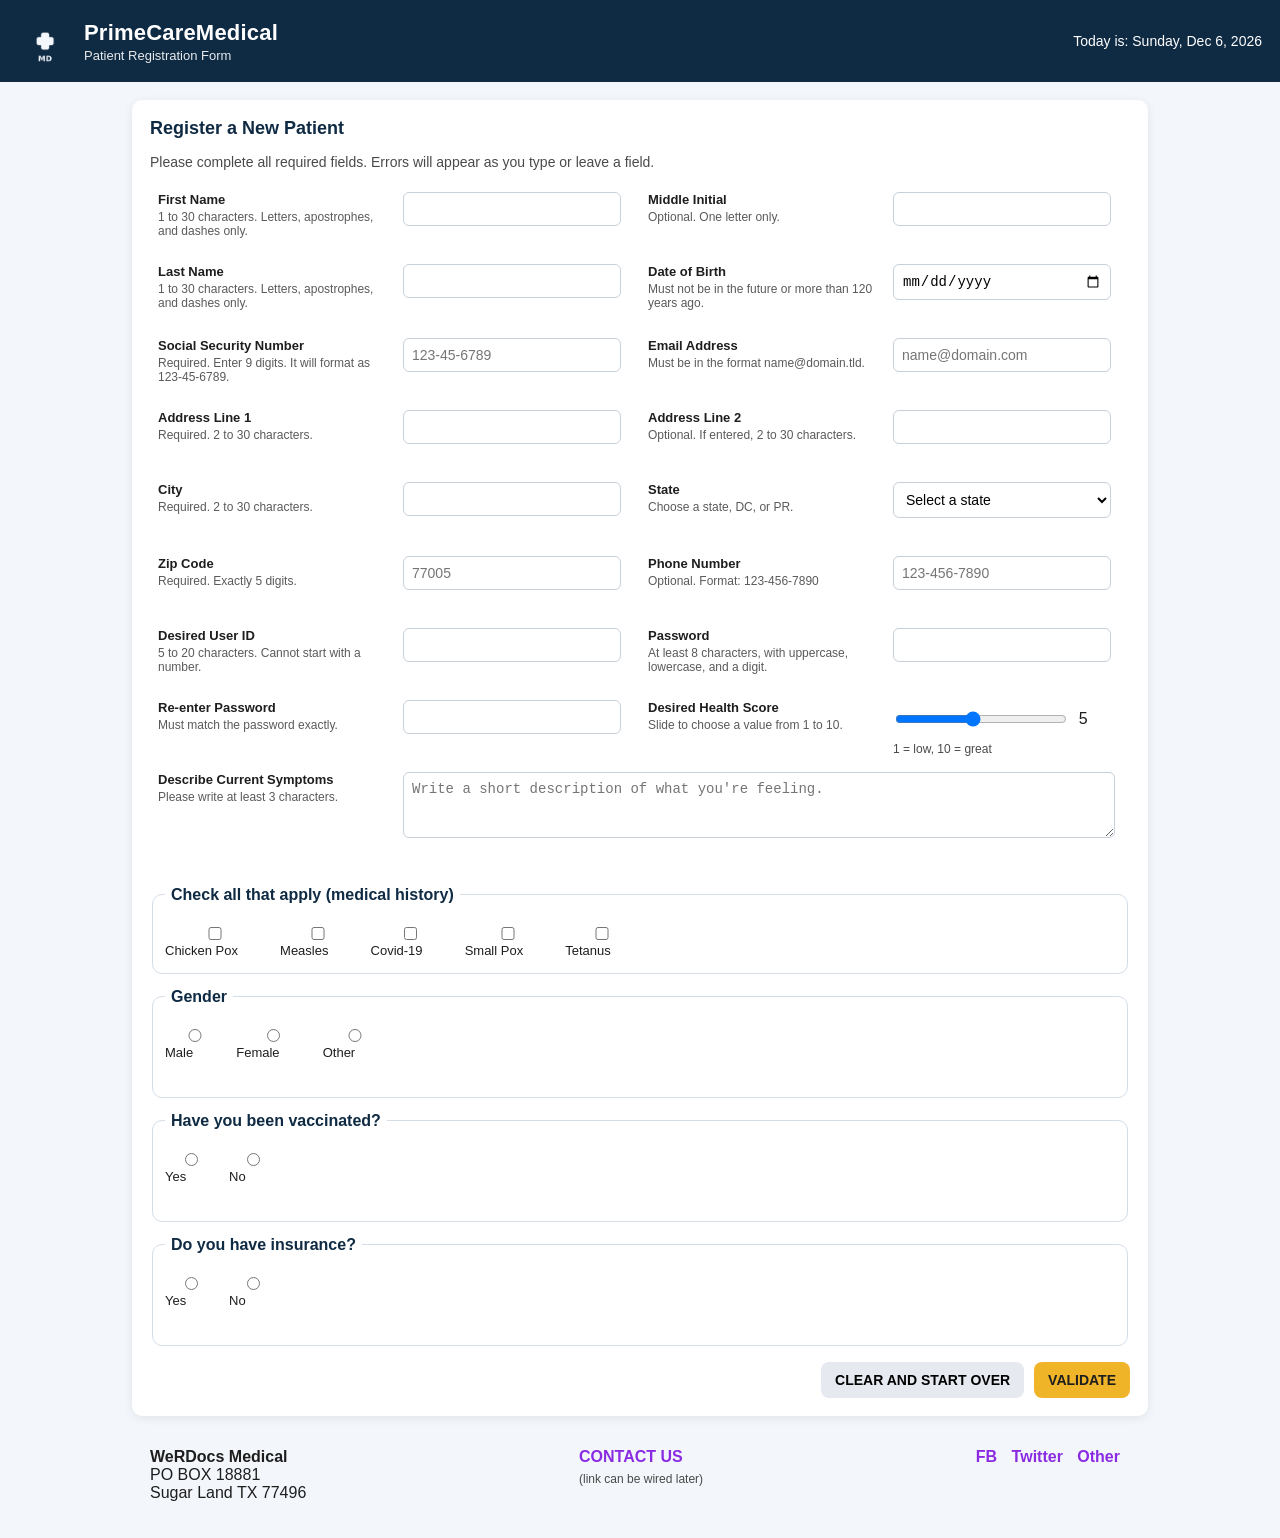
==== mis3371/homework1/homework4.html @ 1bf86964 "Rename homework4.html to mis3371/homework1/homework4.html" ====
<!--
Program name: homework3.html
Author: Muhammad Masood
Date created: 04/18/2026
Date last edited: 04/18/2026
Version: 3.1
Description: Patient Registration Form with on-the-fly JavaScript validation.
-->

<!DOCTYPE html>
<html lang="en">
<head>
  <meta charset="UTF-8" />
  <meta name="viewport" content="width=device-width, initial-scale=1.0" />
  <title>Patient Registration - Homework 3</title>
  <link rel="stylesheet" href="style.css" />
</head>
<body>
  <div id="header">
    <div class="header-left">
      <img src="logo.png" alt="Clinic Logo" class="logo" />
      <div>
        <h1>PrimeCareMedical</h1>
        <p class="tagline">Patient Registration Form</p>
      </div>
    </div>

    <div class="header-right">
      <p class="today-line">Today is: <span id="todayText"></span></p>
    </div>
  </div>

  <div id="content">
    <h2>Register a New Patient</h2>
    <p class="helper-text">Please complete all required fields. Errors will appear as you type or leave a field.</p>

    <form id="registrationForm" action="thankyou.html" novalidate>
      <table class="form-table">
        <tr>
          <td>
            <label for="firstName">First Name</label>
            <div class="prompt-text">1 to 30 characters. Letters, apostrophes, and dashes only.</div>
          </td>
          <td>
            <input type="text" id="firstName" name="firstName" maxlength="30" title="Enter 1 to 30 letters, apostrophes, or dashes only." />
            <div class="error" id="firstNameError"></div>
          </td>

          <td>
            <label for="middleInitial">Middle Initial</label>
            <div class="prompt-text">Optional. One letter only.</div>
          </td>
          <td>
            <input type="text" id="middleInitial" name="middleInitial" maxlength="1" title="Optional. Enter one letter only." />
            <div class="error" id="middleInitialError"></div>
          </td>
        </tr>

        <tr>
          <td>
            <label for="lastName">Last Name</label>
            <div class="prompt-text">1 to 30 characters. Letters, apostrophes, and dashes only.</div>
          </td>
          <td>
            <input type="text" id="lastName" name="lastName" maxlength="30" title="Enter 1 to 30 letters, apostrophes, or dashes only." />
            <div class="error" id="lastNameError"></div>
          </td>

          <td>
            <label for="dob">Date of Birth</label>
            <div class="prompt-text">Must not be in the future or more than 120 years ago.</div>
          </td>
          <td>
            <input type="date" id="dob" name="dob" title="Select a valid date of birth." />
            <div class="error" id="dobError"></div>
          </td>
        </tr>

        <tr>
          <td>
            <label for="ssn">Social Security Number</label>
            <div class="prompt-text">Required. Enter 9 digits. It will format as 123-45-6789.</div>
          </td>
          <td>
            <input type="password" id="ssn" name="ssn" maxlength="11" placeholder="123-45-6789" title="Enter 9 digits for the Social Security Number." />
            <div class="error" id="ssnError"></div>
          </td>

          <td>
            <label for="email">Email Address</label>
            <div class="prompt-text">Must be in the format name@domain.tld.</div>
          </td>
          <td>
            <input type="text" id="email" name="email" placeholder="name@domain.com" title="Enter a valid email address." />
            <div class="error" id="emailError"></div>
          </td>
        </tr>

        <tr>
          <td>
            <label for="address1">Address Line 1</label>
            <div class="prompt-text">Required. 2 to 30 characters.</div>
          </td>
          <td>
            <input type="text" id="address1" name="address1" maxlength="30" title="Enter 2 to 30 characters." />
            <div class="error" id="address1Error"></div>
          </td>

          <td>
            <label for="address2">Address Line 2</label>
            <div class="prompt-text">Optional. If entered, 2 to 30 characters.</div>
          </td>
          <td>
            <input type="text" id="address2" name="address2" maxlength="30" title="Optional. Enter 2 to 30 characters if used." />
            <div class="error" id="address2Error"></div>
          </td>
        </tr>

        <tr>
          <td>
            <label for="city">City</label>
            <div class="prompt-text">Required. 2 to 30 characters.</div>
          </td>
          <td>
            <input type="text" id="city" name="city" maxlength="30" title="Enter a city name using letters, spaces, apostrophes, periods, or dashes." />
            <div class="error" id="cityError"></div>
          </td>

          <td>
            <label for="state">State</label>
            <div class="prompt-text">Choose a state, DC, or PR.</div>
          </td>
          <td>
            <select id="state" name="state" title="Select a state.">
              <option value="">Select a state</option>
            </select>
            <div class="error" id="stateError"></div>
          </td>
        </tr>

        <tr>
          <td>
            <label for="zip">Zip Code</label>
            <div class="prompt-text">Required. Exactly 5 digits.</div>
          </td>
          <td>
            <input type="text" id="zip" name="zip" maxlength="5" placeholder="77005" title="Enter a 5-digit ZIP code." />
            <div class="error" id="zipError"></div>
          </td>

          <td>
            <label for="phone">Phone Number</label>
            <div class="prompt-text">Optional. Format: 123-456-7890</div>
          </td>
          <td>
            <input type="text" id="phone" name="phone" maxlength="12" placeholder="123-456-7890" title="Optional. Enter a phone number in the format 123-456-7890." />
            <div class="error" id="phoneError"></div>
          </td>
        </tr>

        <tr>
          <td>
            <label for="userId">Desired User ID</label>
            <div class="prompt-text">5 to 20 characters. Cannot start with a number.</div>
          </td>
          <td>
            <input type="text" id="userId" name="userId" maxlength="20" title="User ID must start with a letter and may contain letters, numbers, dashes, and underscores." />
            <div class="error" id="userIdError"></div>
          </td>

          <td>
            <label for="password">Password</label>
            <div class="prompt-text">At least 8 characters, with uppercase, lowercase, and a digit.</div>
          </td>
          <td>
            <input type="password" id="password" name="password" maxlength="30" title="Password must be at least 8 characters and include uppercase, lowercase, and a digit." />
            <div class="error" id="passwordError"></div>
          </td>
        </tr>

        <tr>
          <td>
            <label for="password2">Re-enter Password</label>
            <div class="prompt-text">Must match the password exactly.</div>
          </td>
          <td>
            <input type="password" id="password2" name="password2" maxlength="30" title="Re-enter the same password." />
            <div class="error" id="password2Error"></div>
          </td>

          <td>
            <label for="healthScore">Desired Health Score</label>
            <div class="prompt-text">Slide to choose a value from 1 to 10.</div>
          </td>
          <td>
            <div class="range-wrap">
              <input type="range" id="healthScore" name="healthScore" min="1" max="10" value="5" />
              <span id="healthValue">5</span>
            </div>
            <div class="range-note">1 = low, 10 = great</div>
          </td>
        </tr>

        <tr>
          <td>
            <label for="symptoms">Describe Current Symptoms</label>
            <div class="prompt-text">Please write at least 3 characters.</div>
          </td>
          <td colspan="3">
            <textarea id="symptoms" name="symptoms" rows="3" cols="50" placeholder="Write a short description of what you're feeling." title="Describe your symptoms in at least 3 characters."></textarea>
            <div class="error" id="symptomsError"></div>
          </td>
        </tr>
      </table>

      <fieldset class="section">
        <legend>Check all that apply (medical history)</legend>
        <label><input type="checkbox" name="history" value="Chicken Pox" /> Chicken Pox</label>
        <label><input type="checkbox" name="history" value="Measles" /> Measles</label>
        <label><input type="checkbox" name="history" value="Covid-19" /> Covid-19</label>
        <label><input type="checkbox" name="history" value="Small Pox" /> Small Pox</label>
        <label><input type="checkbox" name="history" value="Tetanus" /> Tetanus</label>
      </fieldset>

      <fieldset class="section">
        <legend>Gender</legend>
        <label><input type="radio" name="gender" value="Male" /> Male</label>
        <label><input type="radio" name="gender" value="Female" /> Female</label>
        <label><input type="radio" name="gender" value="Other" /> Other</label>
        <div class="error" id="genderError"></div>
      </fieldset>

      <fieldset class="section">
        <legend>Have you been vaccinated?</legend>
        <label><input type="radio" name="vaccinated" value="Yes" /> Yes</label>
        <label><input type="radio" name="vaccinated" value="No" /> No</label>
        <div class="error" id="vaccinatedError"></div>
      </fieldset>

      <fieldset class="section">
        <legend>Do you have insurance?</legend>
        <label><input type="radio" name="insurance" value="Yes" /> Yes</label>
        <label><input type="radio" name="insurance" value="No" /> No</label>
        <div class="error" id="insuranceError"></div>
      </fieldset>

      <div class="button-row">
        <input type="reset" value="CLEAR AND START OVER" id="clearBtn" />
        <input type="button" value="VALIDATE" id="validateBtn" />
        <input type="submit" value="SUBMIT" id="submitBtn" class="hidden-submit" />
      </div>
    </form>

    <div id="reviewSection" class="review-box" style="display:none;">
      <h3>Please Review This Information</h3>
      <div id="reviewContent"></div>
    </div>
  </div>

  <div id="footer">
    <div class="footer-left">
      <strong>WeRDocs Medical</strong><br />
      PO BOX 18881<br />
      Sugar Land TX 77496
    </div>

    <div class="footer-mid">
      <a href="#" class="footer-link">CONTACT US</a>
      <div class="footer-note">(link can be wired later)</div>
    </div>

    <div class="footer-right">
      <a href="#" class="footer-link">FB</a>
      <a href="#" class="footer-link">Twitter</a>
      <a href="#" class="footer-link">Other</a>
    </div>
  </div>

  <script src="states.js"></script>
  <script src="script.js"></script>
</body>
</html>
---- mis3371/homework1/style.css ----
/*
Program name: style.css
Author: Muhammad Masood
Date created: 04/18/2026
Date last edited: 04/18/2026
Version: 3.0
Description: External stylesheet for Homework 3 patient registration form.
*/

body {
  font-family: Arial, Helvetica, sans-serif;
  background-color: #f3f6fb;
  margin: 0;
  padding: 0;
  color: #1e1e1e;
}

#header {
  background-color: #0f2a43;
  color: white;
  padding: 14px 18px;
  display: flex;
  align-items: center;
  justify-content: space-between;
}

.header-left {
  display: flex;
  gap: 12px;
  align-items: center;
}

.logo {
  width: 54px;
  height: 54px;
  border-radius: 8px;
}

h1 {
  margin: 0;
  font-size: 22px;
  letter-spacing: 0.2px;
}

.tagline {
  margin: 2px 0 0 0;
  font-size: 13px;
  opacity: 0.9;
}

.today-line {
  margin: 0;
  font-size: 14px;
}

#content {
  max-width: 980px;
  background: white;
  margin: 18px auto;
  padding: 18px;
  border-radius: 10px;
  box-shadow: 0 2px 10px rgba(0, 0, 0, 0.08);
}

h2 {
  margin-top: 0;
  font-size: 18px;
  color: #0f2a43;
}

.helper-text {
  margin-top: 6px;
  color: #4a4a4a;
  font-size: 14px;
}

.form-table {
  width: 100%;
  border-collapse: collapse;
  margin-top: 12px;
}

.form-table td {
  padding: 8px;
  vertical-align: top;
  width: 25%;
}

label {
  font-weight: 600;
  font-size: 13px;
  display: block;
  margin-bottom: 3px;
}

.prompt-text {
  font-size: 12px;
  color: #5a5a5a;
  margin-bottom: 5px;
}

input,
select,
textarea {
  width: 95%;
  padding: 8px;
  border: 1px solid #c8d0da;
  border-radius: 6px;
  font-size: 14px;
  background: #fff;
  box-sizing: border-box;
}

textarea {
  width: 99%;
  resize: vertical;
}

.section {
  margin-top: 14px;
  padding: 12px;
  border: 1px solid #d5dde7;
  border-radius: 10px;
}

.section legend {
  font-weight: 700;
  color: #0f2a43;
  padding: 0 6px;
}

.section label {
  display: inline-block;
  margin-right: 14px;
  margin-top: 8px;
  font-weight: 500;
}

.range-wrap {
  display: flex;
  align-items: center;
  gap: 10px;
}

.range-wrap input[type="range"] {
  width: 75%;
}

.range-note {
  font-size: 12px;
  color: #4a4a4a;
  margin-top: 4px;
}

.error {
  min-height: 18px;
  color: #b00020;
  font-size: 12px;
  margin-top: 4px;
}

.invalid {
  border: 1px solid #b00020;
  background-color: #fff6f7;
}

.button-row {
  margin-top: 16px;
  display: flex;
  gap: 10px;
  justify-content: flex-end;
  flex-wrap: wrap;
}

.button-row input {
  width: auto;
  cursor: pointer;
  border: none;
  padding: 10px 14px;
  border-radius: 8px;
  font-weight: 600;
}

.button-row input[type="reset"] {
  background: #e6eaf0;
}

#validateBtn {
  background: #f0b429;
  color: #1e1e1e;
}

.button-row input[type="submit"] {
  background: #1a6fb3;
  color: white;
}

.hidden-submit {
  display: none;
}

.review-box {
  margin-top: 20px;
  padding: 14px;
  border: 1px solid #d5dde7;
  border-radius: 10px;
  background: #fafcff;
}

.review-box h3 {
  margin-top: 0;
  color: #0f2a43;
}

#footer {
  max-width: 980px;
  margin: 0 auto 22px auto;
  padding: 14px 18px;
  display: flex;
  justify-content: space-between;
  gap: 12px;
  color: #1e1e1e;
}

.footer-link {
  text-decoration: none;
  color: #8a2be2;
  font-weight: 700;
  margin-right: 10px;
}

.footer-note {
  font-size: 12px;
  color: #4a4a4a;
  margin-top: 6px;
}
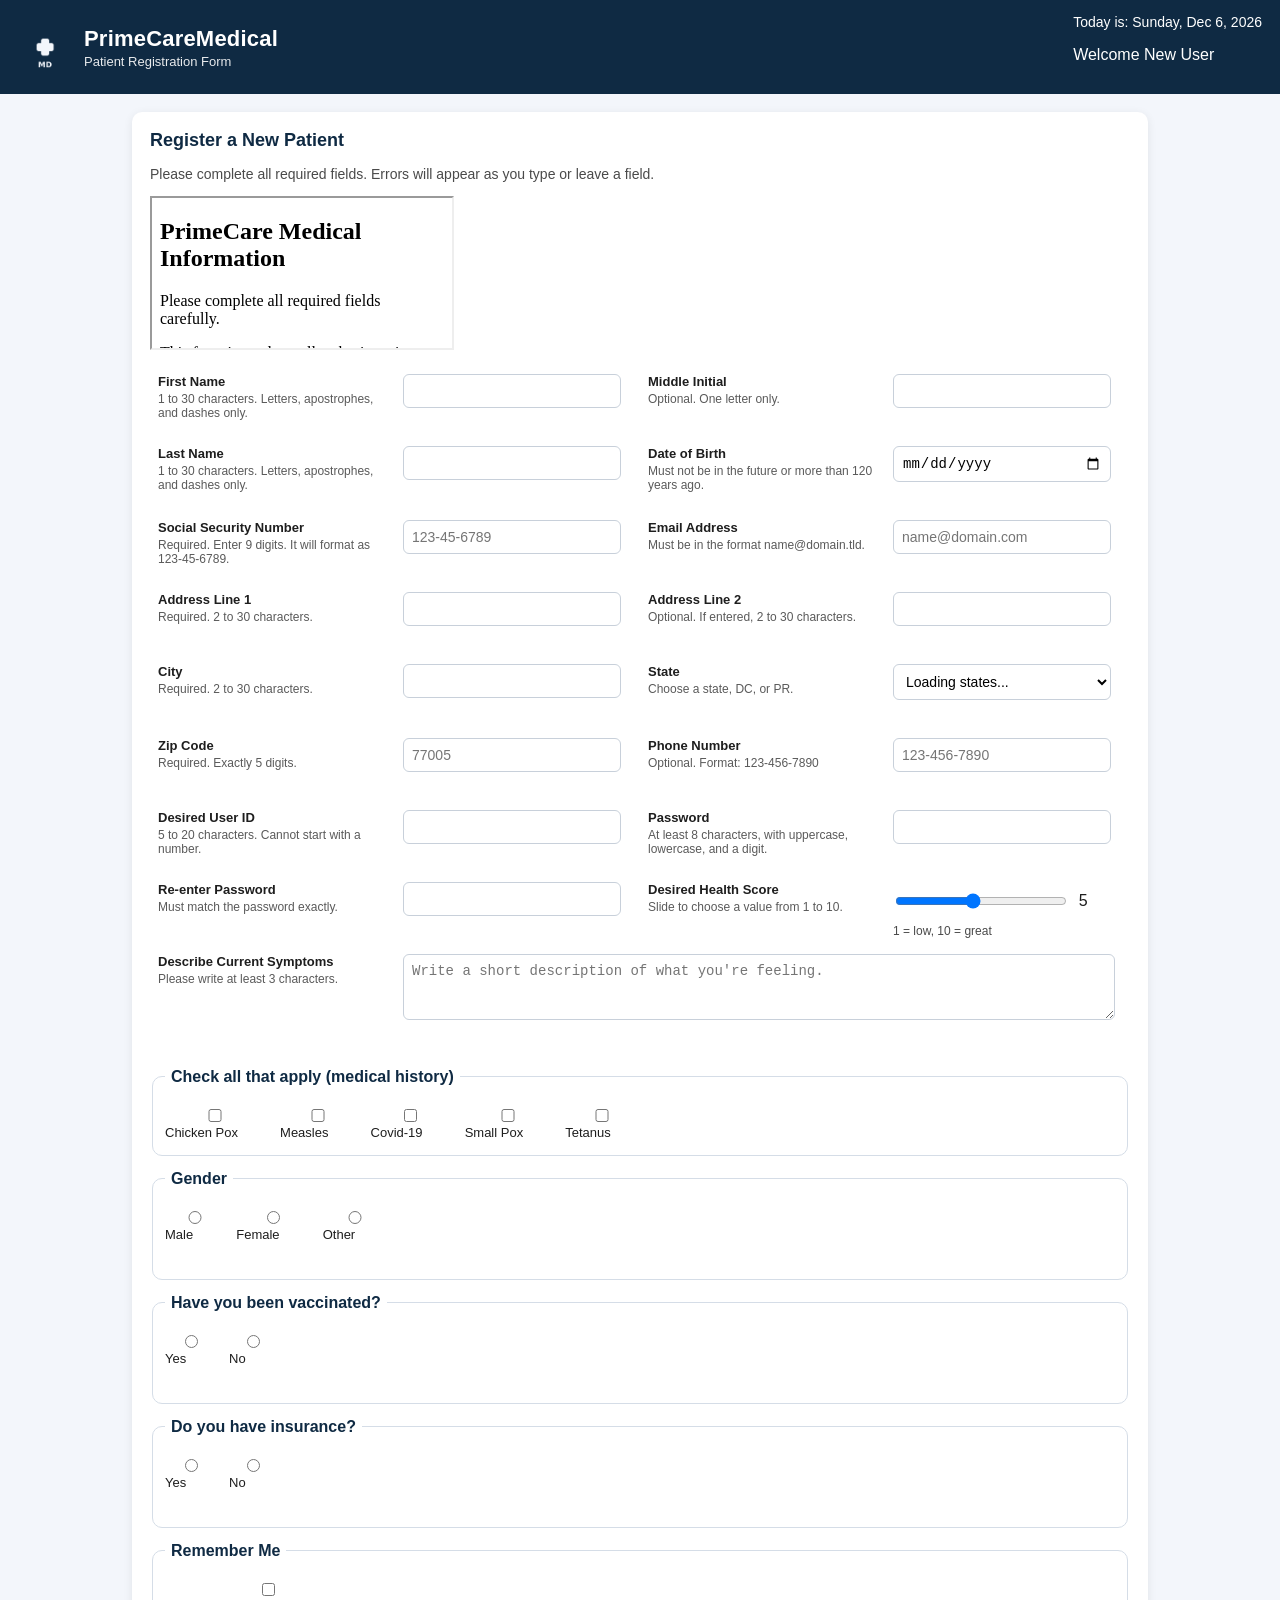
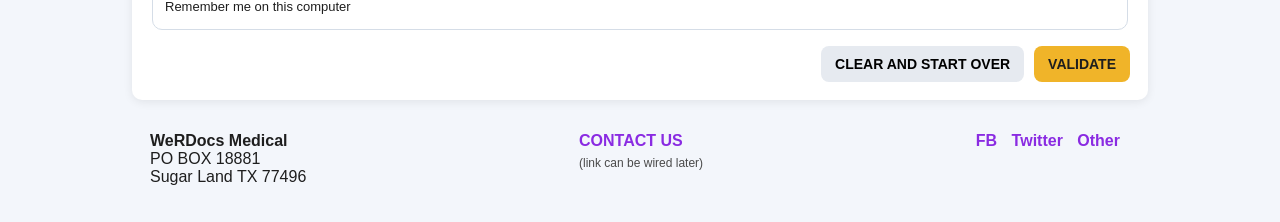
==== commit 1b60a463: "Update homework4.html" ====
--- a/mis3371/homework1/homework4.html
+++ b/mis3371/homework1/homework4.html
@@ -12,7 +12,7 @@
 <head>
   <meta charset="UTF-8" />
   <meta name="viewport" content="width=device-width, initial-scale=1.0" />
-  <title>Patient Registration - Homework 3</title>
+  <title>Patient Registration - Homework 4</title>
   <link rel="stylesheet" href="style.css" />
 </head>
 <body>
@@ -27,12 +27,14 @@
 
     <div class="header-right">
       <p class="today-line">Today is: <span id="todayText"></span></p>
+      <p id="welcomeMessage" class="welcome-message">Welcome New User</p>
     </div>
   </div>
 
   <div id="content">
     <h2>Register a New Patient</h2>
     <p class="helper-text">Please complete all required fields. Errors will appear as you type or leave a field.</p>
+    <iframe src="iframe-info.html" class="info-frame" title="Patient Form Information"></iframe>
 
     <form id="registrationForm" action="thankyou.html" novalidate>
       <table class="form-table">
@@ -132,8 +134,8 @@
           </td>
           <td>
             <select id="state" name="state" title="Select a state.">
-              <option value="">Select a state</option>
-            </select>
+  <option value="">Loading states...</option>
+</select>
             <div class="error" id="stateError"></div>
           </td>
         </tr>
@@ -244,6 +246,20 @@
         <div class="error" id="insuranceError"></div>
       </fieldset>
 
+      <fieldset class="section">
+  <legend>Remember Me</legend>
+  <label>
+    <input type="checkbox" id="rememberMe" name="rememberMe" />
+    Remember me on this computer
+  </label>
+
+  <div id="notUserBox" style="display:none;">
+    <label>
+      <input type="checkbox" id="notUser" name="notUser" />
+      Not me, start as a new user
+    </label>
+  </div>
+</fieldset>
       <div class="button-row">
         <input type="reset" value="CLEAR AND START OVER" id="clearBtn" />
         <input type="button" value="VALIDATE" id="validateBtn" />
@@ -276,7 +292,6 @@
     </div>
   </div>
 
-  <script src="states.js"></script>
   <script src="script.js"></script>
 </body>
 </html>
